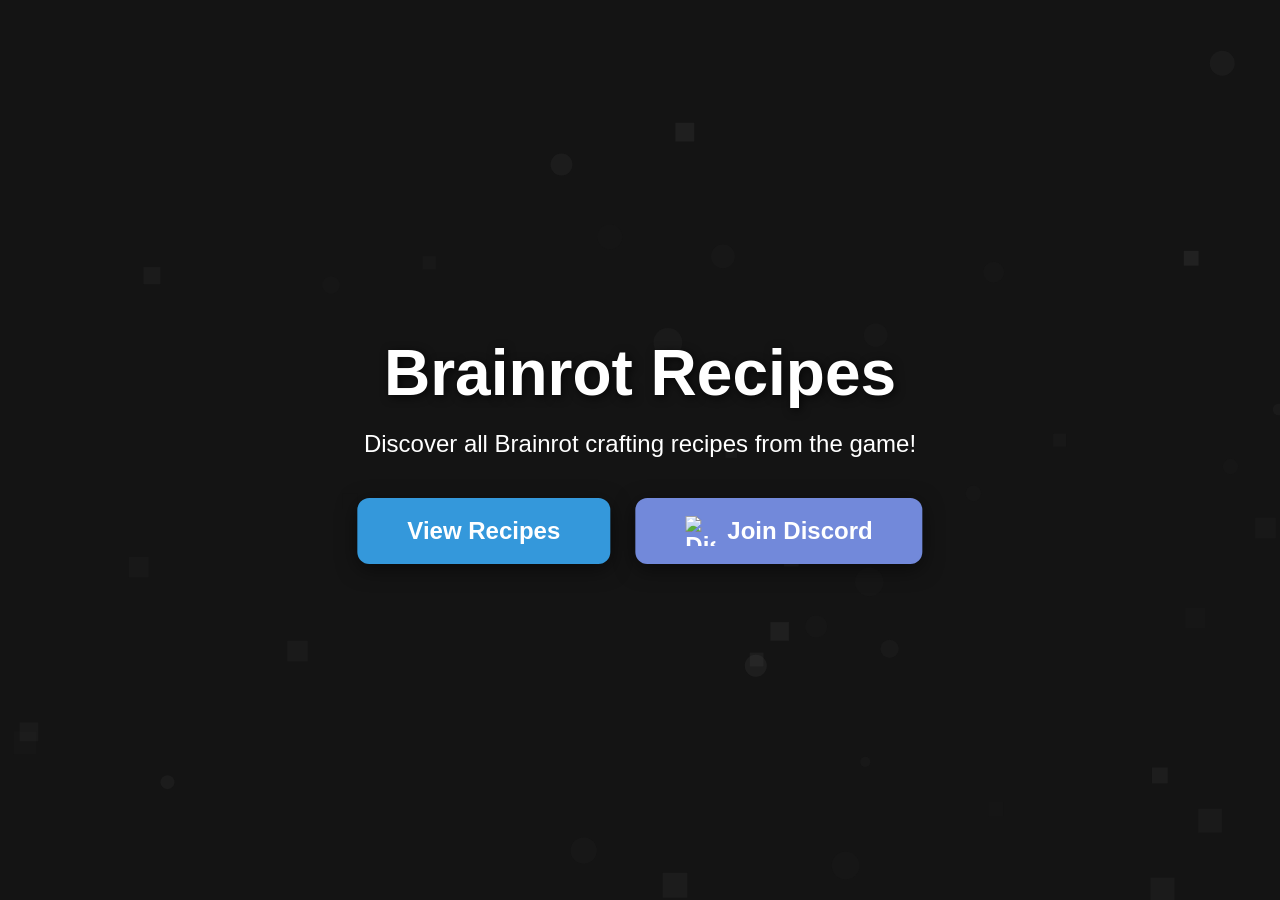
==== index.html @ 76883748 "Add files via upload" ====
<!DOCTYPE html>
<html lang="en">
<head>
  <meta charset="UTF-8">
  <title>Brainrot Recipes</title>
  <link rel="stylesheet" href="css/index.css">
</head>
<body>

<!-- Animated background -->
<canvas id="bg-canvas"></canvas>

<div class="landing-content">
  <h1>Brainrot Recipes</h1>
  <p>Discover all Brainrot crafting recipes from the game!</p>
  
  <div class="buttons">
    <a href="html/recipes.html" class="btn">View Recipes</a>
    <a href="https://discord.gg/craftAbrainrot" target="_blank" class="btn discord-btn">
      <img src="images/icons/discord.png" alt="Discord" class="icon"> Join Discord
    </a>
  </div>
</div>

<script src="js/bg.js"></script>

</body>
</html>
---- css/index.css ----
* {
  margin: 0;
  padding: 0;
  box-sizing: border-box;
}

html, body {
  height: 100%;
  font-family: 'Arial', sans-serif;
  overflow: hidden;
}

/* Landing content */
.landing-content {
  position: absolute;
  top: 50%;
  left: 50%;
  transform: translate(-50%, -50%);
  text-align: center;
  z-index: 10;
  color: white;
}

.landing-content h1 {
  font-size: 4em;
  margin-bottom: 20px;
  text-shadow: 2px 2px 10px rgba(0,0,0,0.7);
}

.landing-content p {
  font-size: 1.5em;
  margin-bottom: 40px;
}

/* Buttons container */
.buttons {
  display: flex;
  justify-content: center;
  gap: 25px;
  flex-wrap: wrap;
}

/* Buttons */
.btn {
  text-decoration: none;
  padding: 18px 50px;
  font-weight: bold;
  font-size: 1.5em;
  border-radius: 12px;
  transition: transform 0.2s, filter 0.2s;
  display: inline-flex;
  align-items: center;
  gap: 12px;
  background: #3498db;
  color: white;
  box-shadow: 0 5px 20px rgba(0,0,0,0.5);
}

.btn:hover {
  transform: translateY(-3px);
  filter: brightness(1.2);
}

/* Discord button */
.discord-btn {
  background: #7289da;
}

.discord-btn .icon {
  width: 30px;
  height: 30px;
}

/* Canvas fills the screen */
#bg-canvas {
  position: absolute;
  top: 0;
  left: 0;
  width: 100%;
  height: 100%;
  z-index: 0;
  display: block;
}

/* Responsive */
@media (max-width: 800px) {
  .landing-content h1 { font-size: 3em; }
  .landing-content p { font-size: 1.2em; }
  .btn { font-size: 1.2em; padding: 14px 30px; }
  .discord-btn .icon { width: 25px; height: 25px; }
}
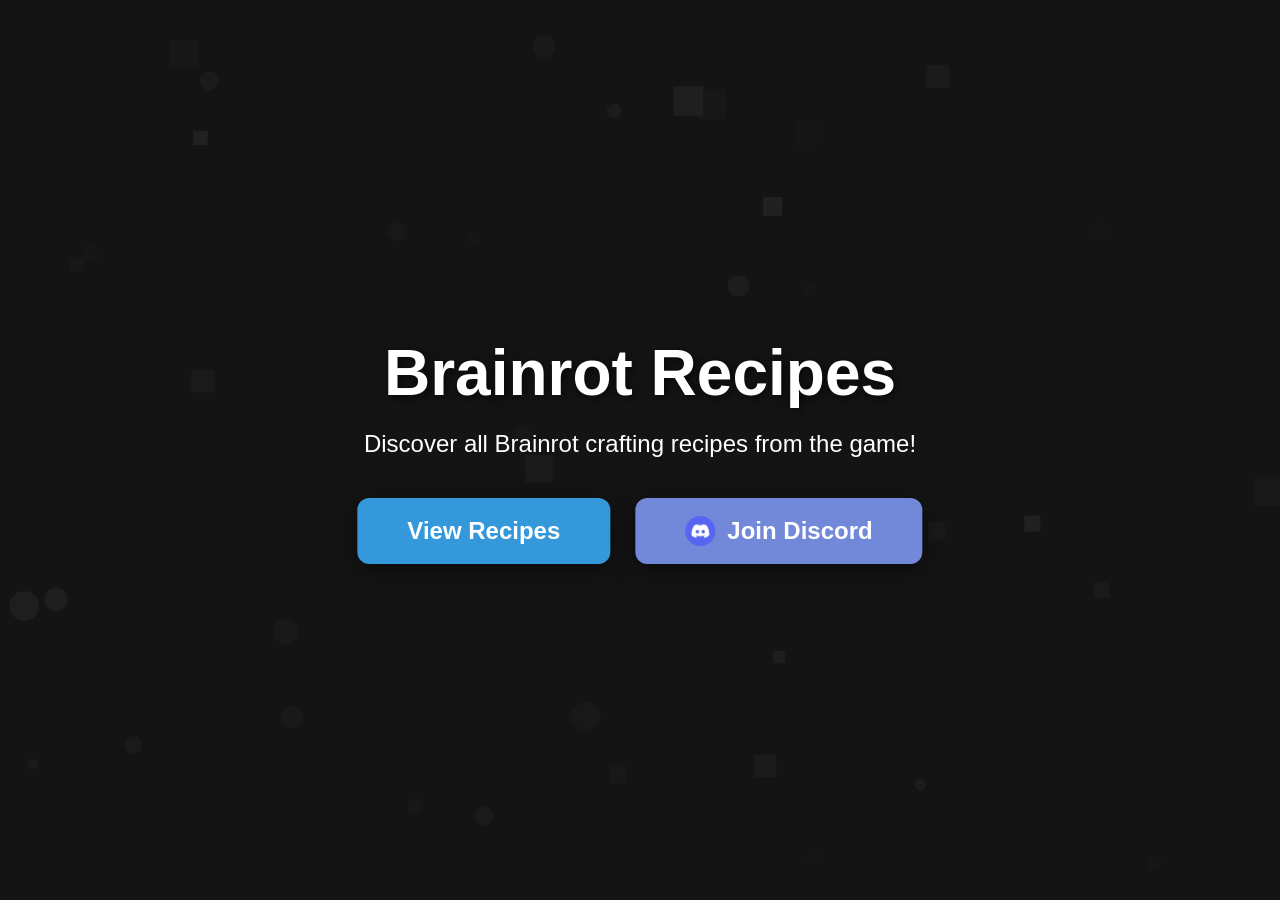
==== commit b5a907cd: "Update styles and content" ====
--- a/index.html
+++ b/index.html
@@ -7,7 +7,6 @@
 </head>
 <body>
 
-<!-- Animated background -->
 <canvas id="bg-canvas"></canvas>
 
 <div class="landing-content">
--- a/css/index.css
+++ b/css/index.css
@@ -10,7 +10,6 @@
   overflow: hidden;
 }
 
-/* Landing content */
 .landing-content {
   position: absolute;
   top: 50%;
@@ -32,7 +31,6 @@
   margin-bottom: 40px;
 }
 
-/* Buttons container */
 .buttons {
   display: flex;
   justify-content: center;
@@ -40,7 +38,6 @@
   flex-wrap: wrap;
 }
 
-/* Buttons */
 .btn {
   text-decoration: none;
   padding: 18px 50px;
@@ -61,7 +58,6 @@
   filter: brightness(1.2);
 }
 
-/* Discord button */
 .discord-btn {
   background: #7289da;
 }
@@ -71,7 +67,6 @@
   height: 30px;
 }
 
-/* Canvas fills the screen */
 #bg-canvas {
   position: absolute;
   top: 0;
@@ -82,7 +77,6 @@
   display: block;
 }
 
-/* Responsive */
 @media (max-width: 800px) {
   .landing-content h1 { font-size: 3em; }
   .landing-content p { font-size: 1.2em; }
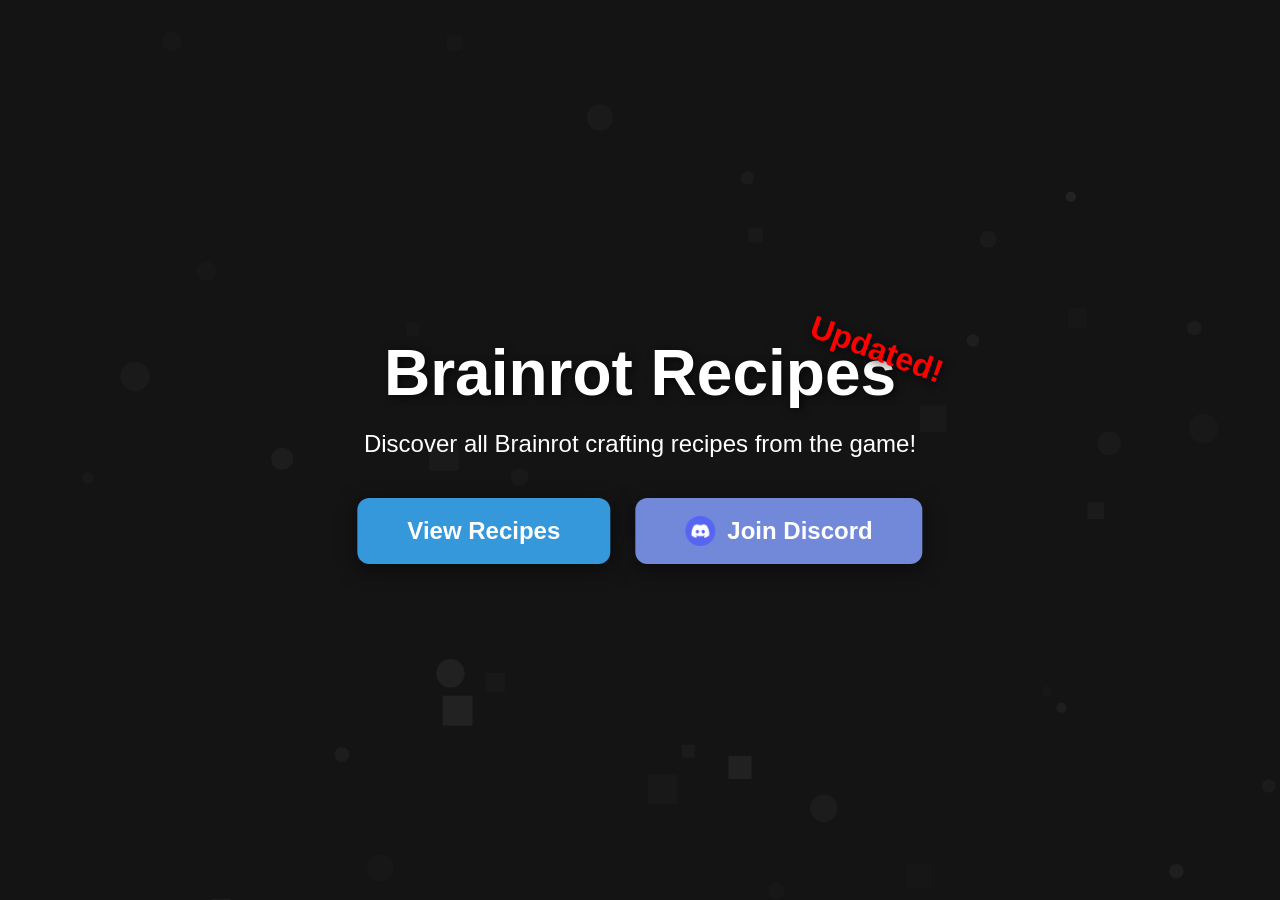
==== commit 4e21b84e: "added new brainrot recipe images and updated stuff" ====
--- a/index.html
+++ b/index.html
@@ -9,8 +9,12 @@
 
 <canvas id="bg-canvas"></canvas>
 
+
 <div class="landing-content">
-  <h1>Brainrot Recipes</h1>
+  <h1>
+    Brainrot Recipes
+    <span class="updated-badge">Updated!</span>
+  </h1>
   <p>Discover all Brainrot crafting recipes from the game!</p>
   
   <div class="buttons">
@@ -21,6 +25,7 @@
   </div>
 </div>
 
+
 <script src="js/bg.js"></script>
 
 </body>
--- a/css/index.css
+++ b/css/index.css
@@ -83,3 +83,30 @@
   .btn { font-size: 1.2em; padding: 14px 30px; }
   .discord-btn .icon { width: 25px; height: 25px; }
 }
+
+/* "Updated!" Text */
+
+.landing-content h1 {
+  position: relative;
+  display: inline-block;
+  font-size: 4em;
+  margin-bottom: 20px;
+  text-shadow: 2px 2px 10px rgba(0,0,0,0.7);
+}
+
+.updated-badge {
+  position: absolute;
+  right: -50px;  
+  top: -5px;      
+  transform: rotate(20deg);
+  color: red;
+  font-size: 0.5em;
+  font-weight: bold;
+  animation: pulse 1.2s infinite alternate;
+}
+
+@keyframes pulse {
+  0% { transform: rotate(20deg) scale(1); }
+  50% { transform: rotate(20deg) scale(1.3); }
+  100% { transform: rotate(20deg) scale(1); }
+}
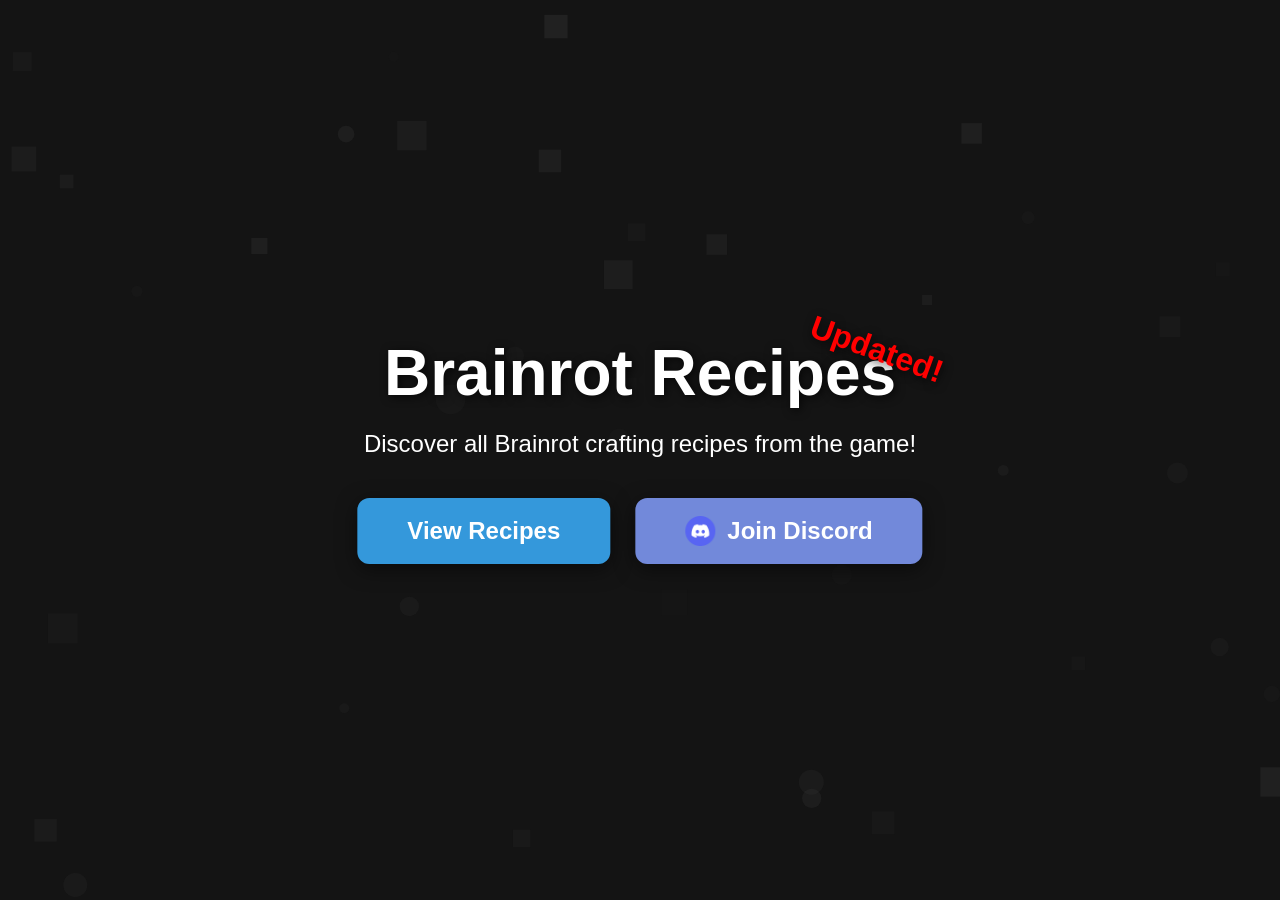
==== commit 70bba1a4: "small fixes" ====
--- a/index.html
+++ b/index.html
@@ -30,3 +30,4 @@
 
 </body>
 </html>
+
--- a/css/index.css
+++ b/css/index.css
@@ -110,3 +110,4 @@
   50% { transform: rotate(20deg) scale(1.3); }
   100% { transform: rotate(20deg) scale(1); }
 }
+
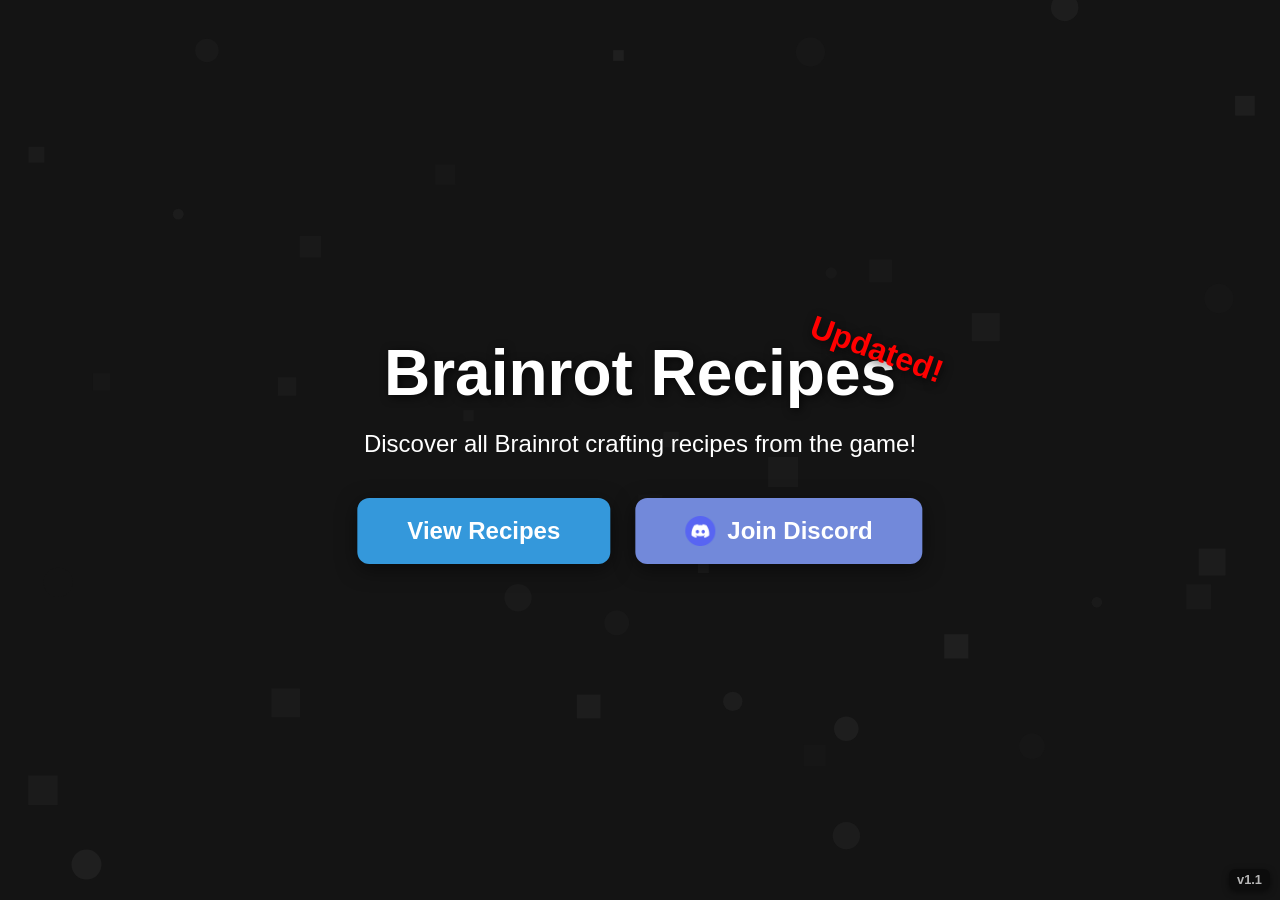
==== commit 6a54a9e3: "small improvments and version label update" ====
--- a/index.html
+++ b/index.html
@@ -25,6 +25,8 @@
   </div>
 </div>
 
+<div class="version-label">v1.1</div>
+
 
 <script src="js/bg.js"></script>
 
--- a/css/index.css
+++ b/css/index.css
@@ -111,3 +111,26 @@
   100% { transform: rotate(20deg) scale(1); }
 }
 
+/* Version Label */
+
+.version-label {
+  position: fixed;        
+  bottom: 10px;           
+  right: 10px;            
+  font-size: 0.8em;       
+  color: rgba(255, 255, 255, 0.7); 
+  background: rgba(0, 0, 0, 0.4);  
+  padding: 3px 8px;
+  border-radius: 6px;
+  font-weight: bold;
+  box-shadow: 0 2px 6px rgba(0, 0, 0, 0.5);
+  z-index: 100;
+  pointer-events: none;  
+  user-select: none;     
+  transition: transform 0.3s, opacity 0.3s;
+}
+
+.version-label:hover {
+  transform: scale(1.1);
+  opacity: 1;
+}
